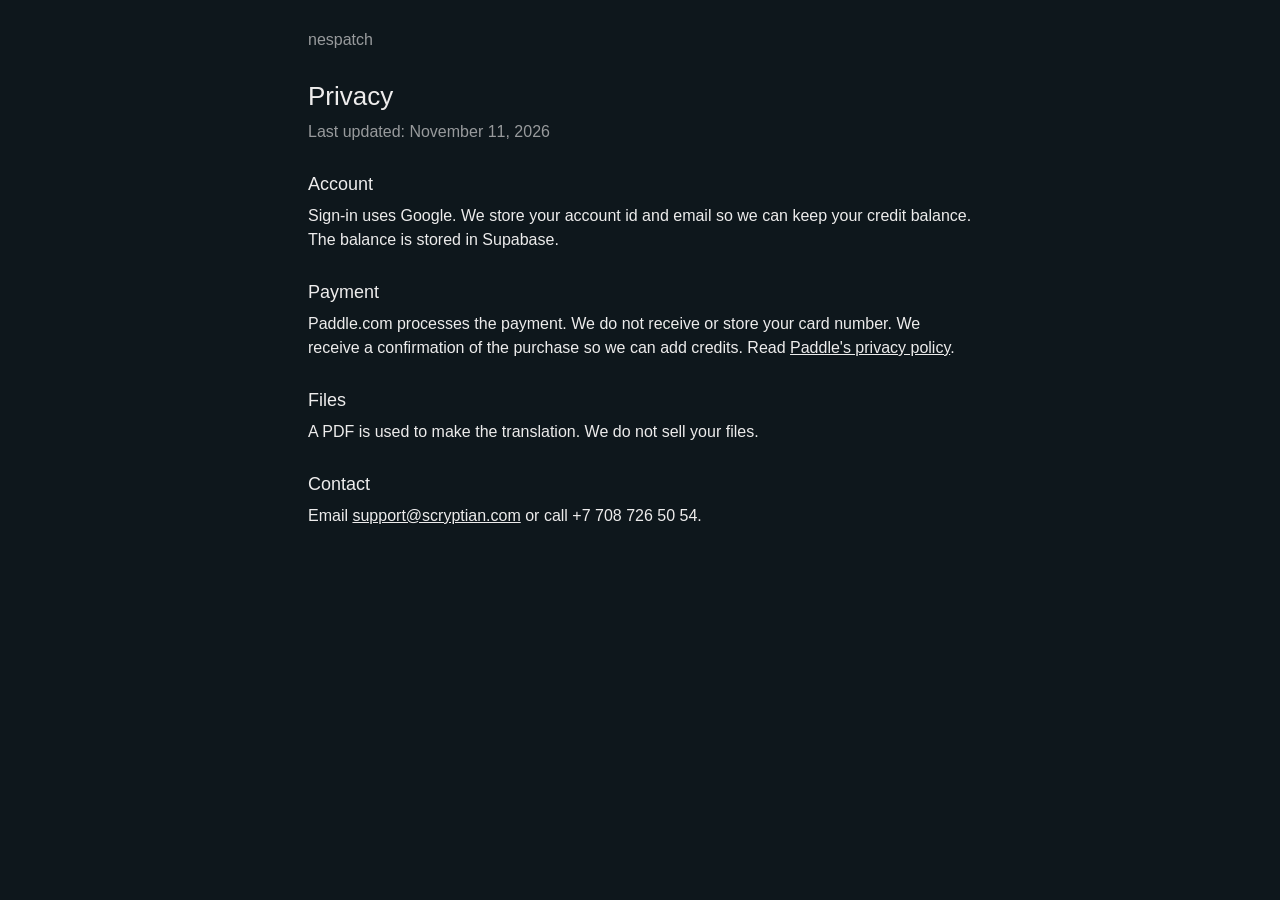
==== docs/pdf-test/privacy.html @ 31734a4c "nespatch pdf" ====
<!doctype html>
<html lang="en">
<head>
  <meta charset="UTF-8" />
  <meta name="viewport" content="width=device-width, initial-scale=1.0" />
  <title>Privacy — nespatch</title>
  <link rel="stylesheet" href="legal.css" />
</head>
<body>
  <div class="container">
    <a class="back" href="index.html">nespatch</a>
    <h1>Privacy</h1>
    <p class="dim">Last updated: November 11, 2026</p>

    <h2>Account</h2>
    <p>Sign-in uses Google. We store your account id and email so we can keep your credit balance. The balance is stored in Supabase.</p>

    <h2>Payment</h2>
    <p>Paddle.com processes the payment. We do not receive or store your card number. We receive a confirmation of the purchase so we can add credits. Read <a href="https://www.paddle.com/legal/privacy" target="_blank" rel="noopener noreferrer">Paddle's privacy policy</a>.</p>

    <h2>Files</h2>
    <p>A PDF is used to make the translation. We do not sell your files.</p>

    <h2>Contact</h2>
    <p>Email <a href="mailto:support@scryptian.com">support@scryptian.com</a> or call +7 708 726 50 54.</p>
  </div>
</body>
</html>
---- docs/pdf-test/legal.css ----
:root {
  --bg: #0E171C;
  --text: #EDECEC;
  --text-dim: rgba(237, 236, 236, 0.62);
  --border: #2A3439;
  --maxw: 720px;
}

* { box-sizing: border-box; }

body {
  margin: 0;
  min-height: 100vh;
  background: var(--bg);
  color: var(--text);
  font-family: "Helvetica Neue", Helvetica, Arial, sans-serif;
  font-size: 16px;
  font-weight: 400;
  line-height: 24px;
}

a { color: inherit; }

.container {
  max-width: var(--maxw);
  margin: 0 auto;
  padding: 28px;
}

.brand {
  color: inherit;
  text-decoration: none;
}

h1 {
  margin: 28px 0 8px;
  font-size: 26px;
  line-height: 32px;
  font-weight: 400;
}

h2 {
  margin: 28px 0 8px;
  font-size: 18px;
  line-height: 24px;
  font-weight: 400;
}

p { margin: 0 0 12px; }

.dim { color: var(--text-dim); }

.back {
  color: var(--text-dim);
  text-decoration: none;
}
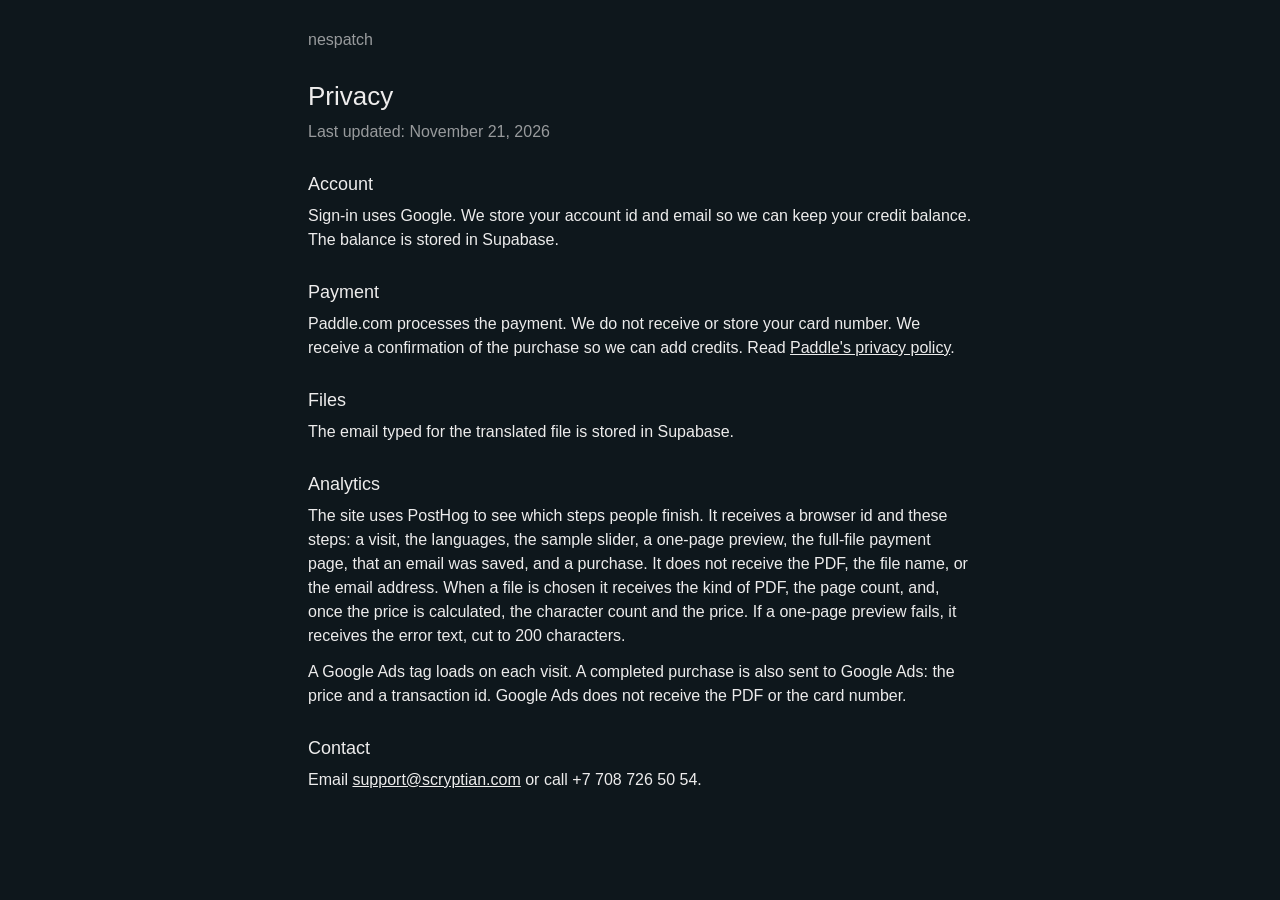
==== commit 8099af7d: "fd" ====
--- a/docs/pdf-test/privacy.html
+++ b/docs/pdf-test/privacy.html
@@ -10,7 +10,7 @@
   <div class="container">
     <a class="back" href="index.html">nespatch</a>
     <h1>Privacy</h1>
-    <p class="dim">Last updated: November 11, 2026</p>
+    <p class="dim">Last updated: November 21, 2026</p>
 
     <h2>Account</h2>
     <p>Sign-in uses Google. We store your account id and email so we can keep your credit balance. The balance is stored in Supabase.</p>
@@ -19,7 +19,11 @@
     <p>Paddle.com processes the payment. We do not receive or store your card number. We receive a confirmation of the purchase so we can add credits. Read <a href="https://www.paddle.com/legal/privacy" target="_blank" rel="noopener noreferrer">Paddle's privacy policy</a>.</p>
 
     <h2>Files</h2>
-    <p>A PDF is used to make the translation. We do not sell your files.</p>
+    <p>The email typed for the translated file is stored in Supabase.</p>
+
+    <h2>Analytics</h2>
+    <p>The site uses PostHog to see which steps people finish. It receives a browser id and these steps: a visit, the languages, the sample slider, a one-page preview, the full-file payment page, that an email was saved, and a purchase. It does not receive the PDF, the file name, or the email address. When a file is chosen it receives the kind of PDF, the page count, and, once the price is calculated, the character count and the price. If a one-page preview fails, it receives the error text, cut to 200 characters.</p>
+    <p>A Google Ads tag loads on each visit. A completed purchase is also sent to Google Ads: the price and a transaction id. Google Ads does not receive the PDF or the card number.</p>
 
     <h2>Contact</h2>
     <p>Email <a href="mailto:support@scryptian.com">support@scryptian.com</a> or call +7 708 726 50 54.</p>
